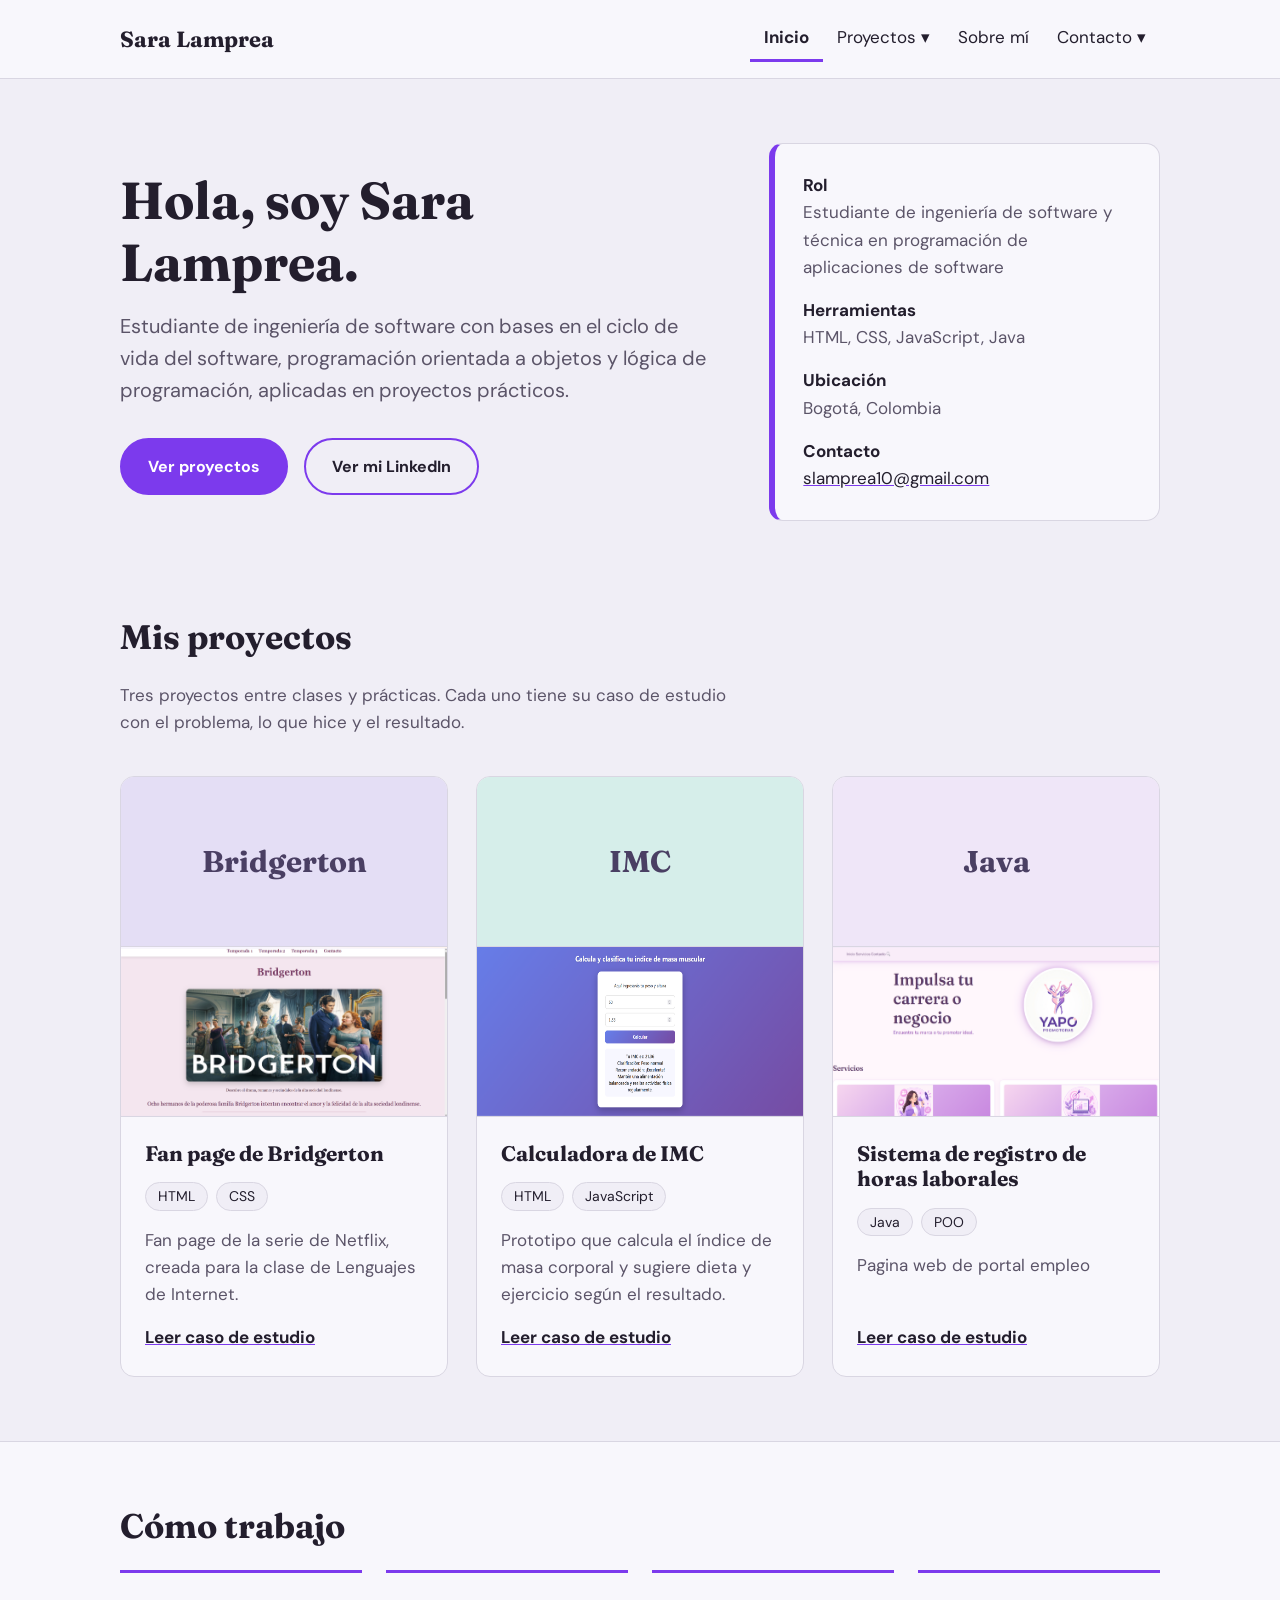
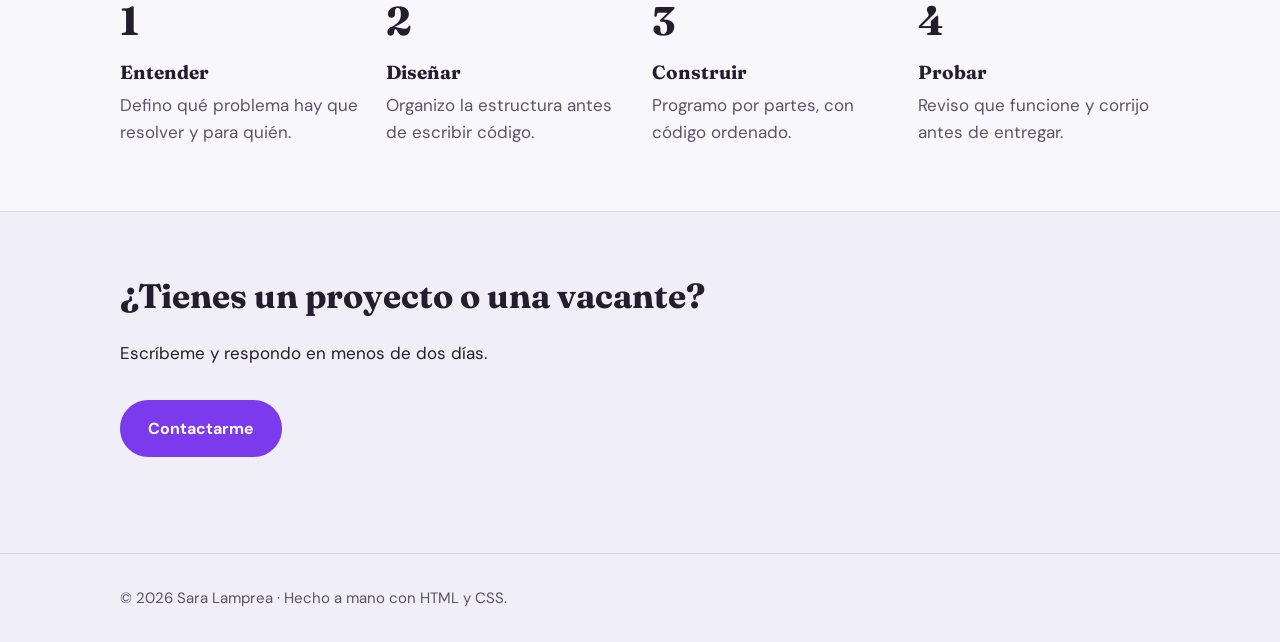
==== index.html @ 0a63c3ee "Add files via upload" ====
<!DOCTYPE html>
<html lang="es">
<head>
  <meta charset="UTF-8">
  <meta name="viewport" content="width=device-width, initial-scale=1">
  <title>Sara Lamprea | Portafolio</title>
  <meta name="description" content="Sara Lamprea, estudiante de ingeniería de software. Proyectos en HTML, CSS, JavaScript y Java.">
  <link rel="preconnect" href="https://fonts.googleapis.com">
  <link rel="preconnect" href="https://fonts.gstatic.com" crossorigin>
  <link href="https://fonts.googleapis.com/css2?family=DM+Sans:wght@400;500;700&family=Fraunces:opsz,wght@9..144,600;9..144,700&display=swap" rel="stylesheet">
  <link rel="stylesheet" href="style.css">
</head>
<body>
  <a class="skip" href="#contenido">Saltar al contenido</a>
  <header class="site-header">
    <div class="wrap header-inner">
      <a class="brand" href="index.html">Sara Lamprea</a>
      <nav aria-label="Principal">
        <ul class="nav">
          <li><a href="index.html" aria-current="page">Inicio</a></li>
          <li>
            <details>
              <summary>Proyectos</summary>
              <ul class="submenu">
                <li><a href="proyectos.html">Ver todos los proyectos</a></li>
                <li><a href="proyectos.html#proyecto-1">Fan page de Bridgerton</a></li>
                <li><a href="proyectos.html#proyecto-2">Calculadora de IMC</a></li>
                <li><a href="proyectos.html#proyecto-3">Registro de horas laborales</a></li>
              </ul>
            </details>
          </li>
          <li><a href="sobre-mi.html">Sobre mí</a></li>
          <li>
            <details>
              <summary>Contacto</summary>
              <ul class="submenu">
                <li><a href="contacto.html">Formulario de contacto</a></li>
                <li><a href="mailto:slamprea10@gmail.com">slamprea10@gmail.com</a></li>
                <li><a href="https://www.linkedin.com/in/sara-lamprea-904a59392/" target="_blank" rel="noopener">LinkedIn (nueva pestaña)</a></li>
                <li><a href="https://github.com/slamprea" target="_blank" rel="noopener">GitHub (nueva pestaña)</a></li>
              </ul>
            </details>
          </li>
        </ul>
      </nav>
    </div>
  </header>

  <main id="contenido">
    <div class="wrap hero">
      <div>
        <h1>Hola, soy Sara Lamprea.</h1>
        <p class="lead">Estudiante de ingeniería de software con bases en el ciclo de vida del software, programación orientada a objetos y lógica de programación, aplicadas en proyectos prácticos.</p>
        <div class="btn-row">
          <a class="btn btn-primary" href="proyectos.html">Ver proyectos</a>
          <a class="btn btn-ghost" href="https://www.linkedin.com/in/sara-lamprea-904a59392/" target="_blank" rel="noopener">Ver mi LinkedIn</a>
        </div>
      </div>
      <aside class="ficha" aria-label="Resumen rápido">
        <dl>
          <dt>Rol</dt>
          <dd>Estudiante de ingeniería de software y técnica en programación de aplicaciones de software</dd>
          <dt>Herramientas</dt>
          <dd>HTML, CSS, JavaScript, Java</dd>
          <dt>Ubicación</dt>
          <dd>Bogotá, Colombia</dd>
          <dt>Contacto</dt>
          <dd><a href="mailto:slamprea10@gmail.com">slamprea10@gmail.com</a></dd>
        </dl>
      </aside>
    </div>

    <section class="section" id="proyectos" aria-labelledby="destacados">
      <div class="wrap">
        <h2 id="destacados">Mis proyectos</h2>
        <p class="section-intro">Tres proyectos entre clases y prácticas. Cada uno tiene su caso de estudio con el problema, lo que hice y el resultado.</p>
        <div class="grid">
          <article class="card">
            
            <div class="thumb" role="img" aria-label="Vista previa: Fan page de Bridgerton">Bridgerton</div>
            <img src="img/bridgerton.png" alt="bridgerton" class="thumb">

            <div class="card-body">
              <h3>Fan page de Bridgerton</h3>
              <ul class="tags"><li>HTML</li><li>CSS</li></ul>
              <p>Fan page de la serie de Netflix, creada para la clase de Lenguajes de Internet.</p>
              <a class="card-link" href="proyectos.html#proyecto-1">Leer caso de estudio</a>
            </div>
          </article>
          <article class="card">
            <div class="thumb thumb-2" role="img" aria-label="Vista previa: Calculadora de IMC">IMC</div>
            <img src="img/imc.png" alt="imc" class="thumb thumb-2">

            <div class="card-body">
              <h3>Calculadora de IMC</h3>
              <ul class="tags"><li>HTML</li><li>JavaScript</li></ul>
              <p>Prototipo que calcula el índice de masa corporal y sugiere dieta y ejercicio según el resultado.</p>
              <a class="card-link" href="proyectos.html#proyecto-2">Leer caso de estudio</a>
            </div>
          </article>
          <article class="card">
            <div class="thumb thumb-3" role="img" aria-label="Vista previa: Sistema de registro de horas laborales">Java</div>
            <img src="img/yapo.png" alt="yapo" class="thumb thumb-3">

            <div class="card-body">
              <h3>Sistema de registro de horas laborales</h3>
              <ul class="tags"><li>Java</li><li>POO</li></ul>
              <p>Pagina web de portal empleo</p>
              <a class="card-link" href="proyectos.html#proyecto-3">Leer caso de estudio</a>

            </div>
          </article>
        </div>
      </div>
    </section>

    <section class="section section-alt" aria-labelledby="como">
      <div class="wrap">
        <h2 id="como">Cómo trabajo</h2>
        <ol class="process">
          <li><span class="num">1</span><h3>Entender</h3><p>Defino qué problema hay que resolver y para quién.</p></li>
          <li><span class="num">2</span><h3>Diseñar</h3><p>Organizo la estructura antes de escribir código.</p></li>
          <li><span class="num">3</span><h3>Construir</h3><p>Programo por partes, con código ordenado.</p></li>
          <li><span class="num">4</span><h3>Probar</h3><p>Reviso que funcione y corrijo antes de entregar.</p></li>
        </ol>
      </div>
    </section>

    <section class="section" aria-labelledby="cta">
      <div class="wrap">
        <h2 id="cta">¿Tienes un proyecto o una vacante?</h2>
        <p>Escríbeme y respondo en menos de dos días.</p>
        <div class="btn-row"><a class="btn btn-primary" href="contacto.html">Contactarme</a></div>
      </div>
    </section>
  </main>

  <footer class="site-footer">
    <div class="wrap">© 2026 Sara Lamprea · Hecho a mano con HTML y CSS.</div>
  </footer>
</body>
</html>
---- style.css ----
* { box-sizing: border-box; }

body {
  margin: 0;
  background: #F0EEF6;
  color: #231E2D;
  font-family: "DM Sans", Arial, sans-serif;
  font-size: 17px;
  line-height: 1.6;
}

h1, h2, h3 { font-family: "Fraunces", Georgia, serif; line-height: 1.2; margin: 0 0 16px 0; }
h1 { font-size: 52px; }
h2 { font-size: 34px; }
h3 { font-size: 21px; }

p { margin: 0 0 16px 0; max-width: 620px; }
a { color: #231E2D; text-decoration: underline; text-decoration-color: #7C3AED; transition: all 0.3s ease; }
a:hover { text-decoration-color: #0F766E; }
a:focus, button:focus, input:focus, textarea:focus, summary:focus { outline: 3px solid #0F766E; }

.wrap { max-width: 1080px; margin: 0 auto; padding: 0 20px; }
.skip { position: absolute; left: -999px; top: 8px; background: #7C3AED; color: #fff; padding: 8px 16px; }
.skip:focus { left: 8px; }


/*  menú superior de navegación */
.site-header { background: #F8F7FC; border-bottom: 1px solid #D9D6E2; }
.header-inner { display: flex; flex-wrap: wrap; align-items: center; justify-content: space-between; padding-top: 16px; padding-bottom: 16px; }
.brand { font-family: "Fraunces", Georgia, serif; font-weight: bold; font-size: 22px; text-decoration: none; }

.nav { display: flex; flex-wrap: wrap; list-style: none; margin: 0; padding: 0; }
.nav a { display: block; padding: 8px 14px; text-decoration: none; border-bottom: 3px solid transparent; }
.nav a:hover { border-bottom-color: #0F766E; }
.nav a[aria-current="page"] { border-bottom-color: #7C3AED; font-weight: bold; }

.crumbs { color: #5B5468; font-size: 15px; margin-bottom: 24px; }

.nav details { position: relative; }
.nav summary { list-style: none; cursor: pointer; padding: 8px 14px; border-bottom: 3px solid transparent; transition: all 0.3s ease; }
.nav summary::-webkit-details-marker { display: none; }
.nav summary::after { content: " ▾"; }
.nav summary:hover { border-bottom-color: #0F766E; }
.nav summary[aria-current="page"] { border-bottom-color: #7C3AED; font-weight: bold; }

.submenu { position: absolute; top: 100%; left: 0; z-index: 10; width: 260px; list-style: none; margin: 6px 0 0 0; padding: 8px; background: #F8F7FC; border: 1px solid #D9D6E2; border-radius: 14px; box-shadow: 0 10px 25px rgba(139, 92, 246, 0.2); }
.nav li:last-child .submenu { left: auto; right: 0; }
.submenu a { border-bottom: none; border-radius: 8px; padding: 10px 12px; }
.submenu a:hover { background: #0F766E; color: #fff; }


/*  botones generales */
.section { padding-top: 64px; padding-bottom: 64px; }
.section-intro { color: #5B5468; margin-bottom: 40px; }
.page-head { padding-top: 56px; padding-bottom: 16px; }

.btn { display: inline-block; padding: 14px 26px; border: 2px solid #7C3AED; border-radius: 30px; font-family: "DM Sans", Arial, sans-serif; font-size: 16px; font-weight: bold; text-decoration: none; cursor: pointer; transition: all 0.3s ease; }
.btn-primary { background: #7C3AED; color: #fff; }
.btn-primary:hover { background: #0F766E; border-color: #0F766E; transform: translateY(-4px); box-shadow: 0 8px 20px rgba(13, 148, 136, 0.3); }
.btn-ghost { background: transparent; color: #231E2D; }
.btn-ghost:hover { border-color: #0F766E; background: #F8F7FC; transform: translateY(-4px); box-shadow: 0 8px 20px rgba(35, 30, 45, 0.1); }
.btn-row { display: flex; flex-wrap: wrap; gap: 16px; margin-top: 32px; }



.lead { font-size: 20px; color: #5B5468; }

.ficha { background: #F8F7FC; border: 1px solid #D9D6E2; border-left: 6px solid #7C3AED; border-radius: 14px; padding: 28px; }
.ficha dl { margin: 0; }
.ficha dt { font-weight: bold; margin-top: 16px; }
.ficha dt:first-child { margin-top: 0; }
.ficha dd { margin: 0; color: #5B5468; }


/*  tarjetas de proyectos */
.grid { display: flex; flex-wrap: wrap; gap: 28px; }

.card { flex: 1 1 290px; display: flex; flex-direction: column; background: #F8F7FC; border: 1px solid #D9D6E2; border-radius: 14px; overflow: hidden; transition: all 0.3s ease; }
.card:hover { transform: translateY(-4px); border-color: #0F766E; box-shadow: 0 12px 28px rgba(139, 92, 246, 0.25); }
.card-body { display: flex; flex-direction: column; flex: 1; padding: 24px; }
.card-body p { color: #5B5468; }
.card-link { margin-top: auto; font-weight: bold; }

.thumb { height: 170px; line-height: 170px; text-align: center; font-size: 30px; font-family: "Fraunces", Georgia, serif; font-weight: bold; color: #4A3F63; background: #E4DEF5; border-bottom: 1px solid #D9D6E2; }
.thumb-2 { background: #D6EEEA; }
.thumb-3 { background: #EFE6F8; }

.tags { display: flex; flex-wrap: wrap; gap: 8px; list-style: none; padding: 0; margin: 0 0 16px 0; }
.tags li { border: 1px solid #D9D6E2; border-radius: 20px; padding: 2px 12px; font-size: 14px; background: #F0EEF6; }


/* Secciones de procesos, biografía y formulario de contacto */
.process { display: flex; flex-wrap: wrap; gap: 24px; list-style: none; padding: 0; margin: 0; }
.process li { flex: 1 1 200px; border-top: 3px solid #7C3AED; padding-top: 16px; transition: all 0.3s ease; }
.process li:hover { border-top-color: #0F766E; transform: translateY(-4px); }
.process p { color: #5B5468; }
.num { display: block; font-family: "Fraunces", Georgia, serif; font-size: 40px; font-weight: bold; margin-bottom: 8px; }

.two-col { display: flex; align-items: flex-start; gap: 48px; }
.two-col > :first-child { flex: 1; }  
.two-col > :last-child { flex: 2; }   

.portrait { height: 340px; display: flex; align-items: center; justify-content: center; background: #E4DEF5; border: 1px solid #D9D6E2; border-radius: 14px; font-family: "Fraunces", Georgia, serif; font-size: 64px; font-weight: bold; }
.portrait img { width: 100%; height: 100%; object-fit: cover; border-radius: 14px; }

.skills { list-style: none; padding: 0; margin: 0 0 32px 0; }
.skills li { padding: 10px 0; border-bottom: 1px solid #D9D6E2; }

.quote { border-left: 6px solid #7C3AED; padding-left: 20px; margin: 32px 0; max-width: 450px; font-family: "Fraunces", Georgia, serif; font-size: 22px; line-height: 1.4; }

.form { background: #F8F7FC; border: 1px solid #D9D6E2; border-radius: 14px; padding: 32px; }
.form label { display: block; font-weight: bold; margin-bottom: 6px; }
.form input, .form textarea { display: block; width: 100%; padding: 12px 16px; margin-bottom: 20px; border: 1px solid #D9D6E2; border-radius: 10px; background: #fff; color: #231E2D; font-family: "DM Sans", Arial, sans-serif; font-size: 16px; transition: all 0.3s ease; }
.form input:focus, .form textarea:focus { border-color: #7C3AED; outline: none; box-shadow: 0 0 0 3px rgba(139, 92, 246, 0.25); }
.form textarea { height: 150px; }

.contact-list { list-style: none; padding: 0; margin: 0; }
.contact-list li { padding: 12px 0; border-bottom: 1px solid #D9D6E2; }


/* Pie  */
.site-footer { border-top: 1px solid #D9D6E2; padding-top: 32px; padding-bottom: 32px; margin-top: 32px; color: #5B5468; font-size: 15px; }



/* ---- Mejoras entrega 2 ---- */
.hero { display: flex; flex-wrap: wrap; align-items: center; gap: 48px; padding-top: 64px; padding-bottom: 32px; }
.hero > div { flex: 2 1 380px; }
.hero > aside { flex: 1 1 280px; }
.page-head h1 { font-size: 44px; }
.section h2 { margin-bottom: 24px; }
.section-alt { background: #F8F7FC; border-top: 1px solid #D9D6E2; border-bottom: 1px solid #D9D6E2; }
.process p { margin: 0; }
.process h3 { font-size: 19px; margin-bottom: 8px; }

/* Casos de estudio (página Proyectos) */
.case { display: flex; flex-wrap: wrap; gap: 40px; padding: 40px 0; border-top: 1px solid #D9D6E2; scroll-margin-top: 16px; }
.case:first-of-type { border-top: none; }
.case-side { flex: 1 1 260px; }
.case-side .thumb { border: 1px solid #D9D6E2; border-radius: 14px; }
.case-main { flex: 2 1 400px; }
.case-main dl { margin: 0 0 24px 0; }
.case-main dt { font-weight: bold; margin-top: 16px; }
.case-main dd { margin: 0; color: #5B5468; max-width: 620px; }
.case-main .btn-row { margin-top: 24px; }

/* Sobre mí */
.skill-groups { display: flex; flex-wrap: wrap; gap: 28px; margin-bottom: 32px; }
.skill-groups > div { flex: 1 1 200px; }
.skill-groups h3 { font-size: 19px; }
.skill-groups .skills { margin: 0; }

.form-note { color: #5B5468; font-size: 15px; margin: 16px 0 0 0; }
a:focus-visible, button:focus-visible, summary:focus-visible { outline: 3px solid #0F766E; outline-offset: 2px; }

@media (max-width: 760px) {
  body { font-size: 16px; }
  h1, .page-head h1 { font-size: 34px; }
  h2 { font-size: 27px; }
  .hero { padding-top: 40px; gap: 32px; }
  .two-col { flex-direction: column; gap: 32px; }
  .two-col > :first-child, .two-col > :last-child { flex: none; width: 100%; }
  .portrait { height: 240px; }
  .header-inner { gap: 8px; }
  .nav { width: 100%; }
  .submenu { width: 230px; }
  .case { gap: 24px; }
}
@media (prefers-reduced-motion: reduce) {
  * { transition: none !important; }
  .card:hover, .btn:hover, .process li:hover { transform: none; }
}
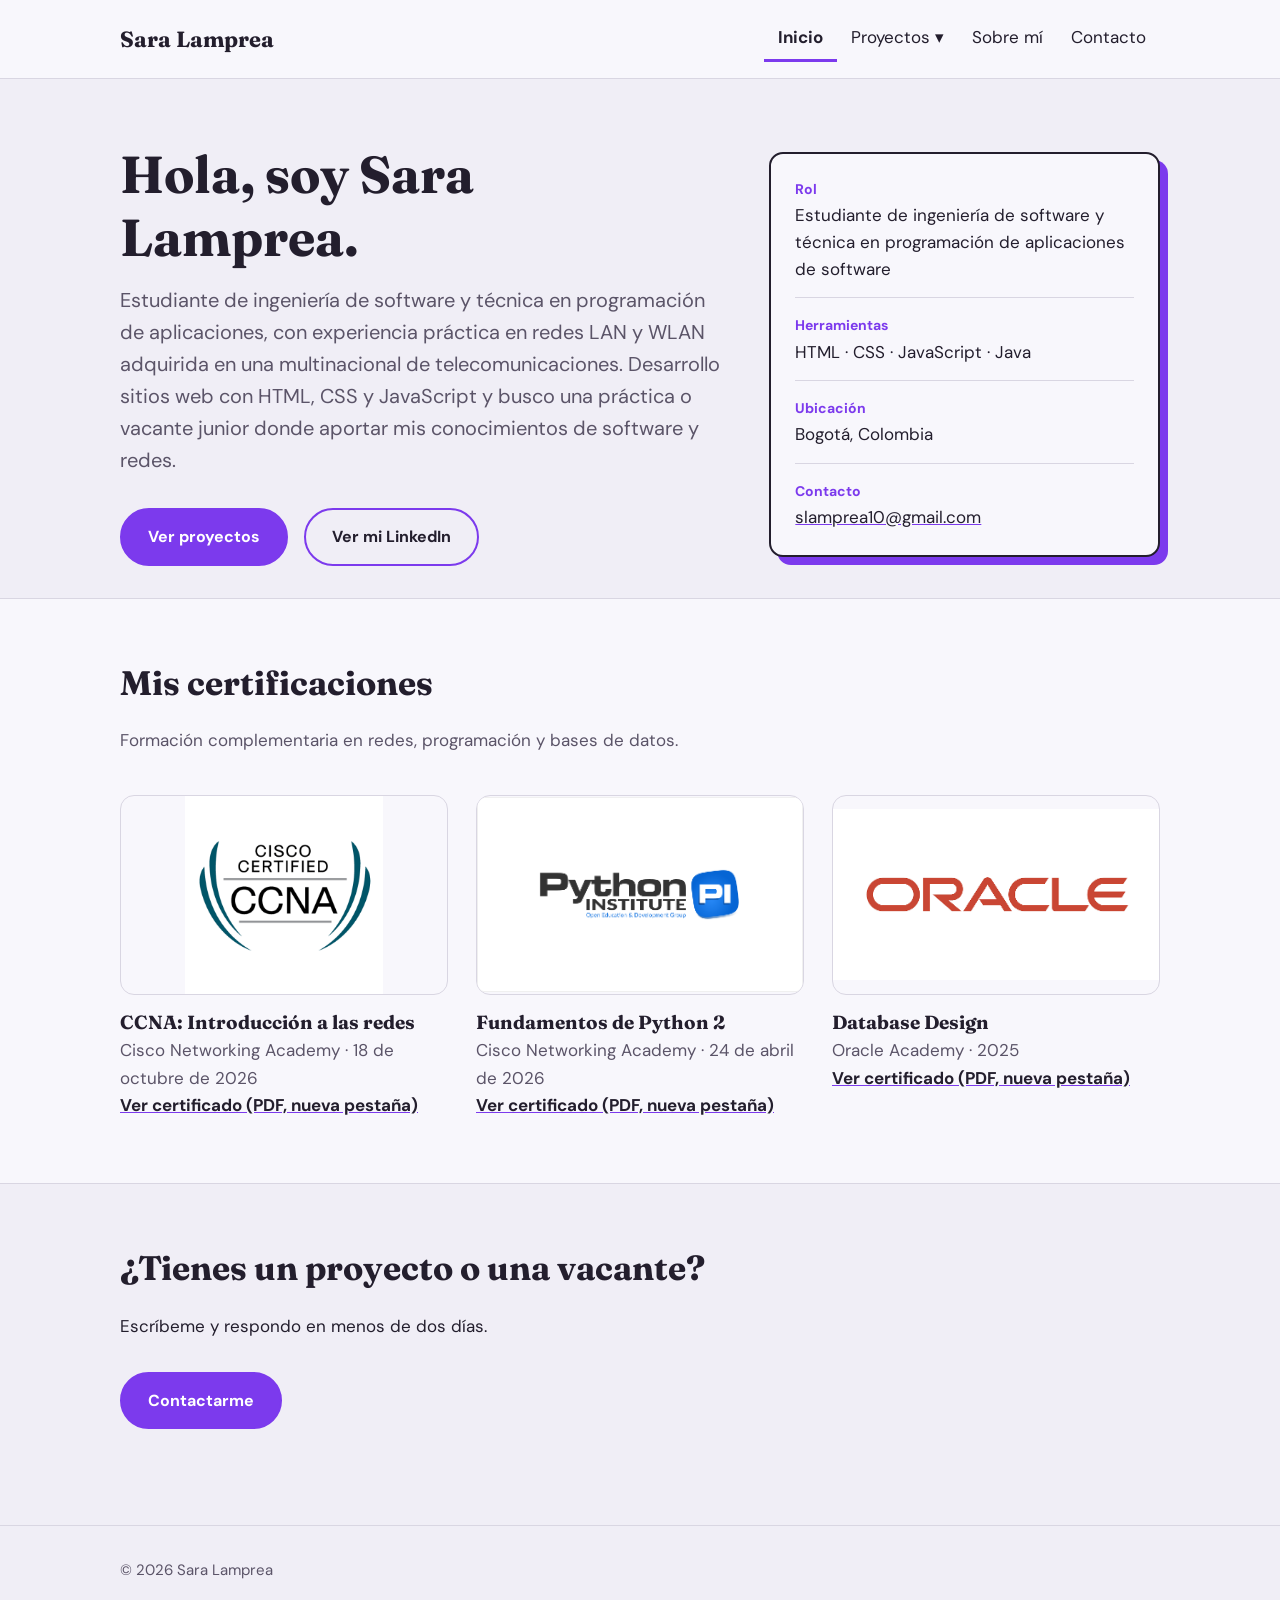
==== commit fd4073d8: "Add files via upload" ====
--- a/index.html
+++ b/index.html
@@ -4,7 +4,7 @@
   <meta charset="UTF-8">
   <meta name="viewport" content="width=device-width, initial-scale=1">
   <title>Sara Lamprea | Portafolio</title>
-  <meta name="description" content="Sara Lamprea, estudiante de ingeniería de software. Proyectos en HTML, CSS, JavaScript y Java.">
+  <meta name="description" content="Sara Lamprea, estudiante de ingeniería de software con experiencia práctica en redes LAN y WLAN. Proyectos web, certificaciones y perfil profesional.">
   <link rel="preconnect" href="https://fonts.googleapis.com">
   <link rel="preconnect" href="https://fonts.gstatic.com" crossorigin>
   <link href="https://fonts.googleapis.com/css2?family=DM+Sans:wght@400;500;700&family=Fraunces:opsz,wght@9..144,600;9..144,700&display=swap" rel="stylesheet">
@@ -25,22 +25,12 @@
                 <li><a href="proyectos.html">Ver todos los proyectos</a></li>
                 <li><a href="proyectos.html#proyecto-1">Fan page de Bridgerton</a></li>
                 <li><a href="proyectos.html#proyecto-2">Calculadora de IMC</a></li>
-                <li><a href="proyectos.html#proyecto-3">Registro de horas laborales</a></li>
+                <li><a href="proyectos.html#proyecto-3">Portal de empleo</a></li>
               </ul>
             </details>
           </li>
           <li><a href="sobre-mi.html">Sobre mí</a></li>
-          <li>
-            <details>
-              <summary>Contacto</summary>
-              <ul class="submenu">
-                <li><a href="contacto.html">Formulario de contacto</a></li>
-                <li><a href="mailto:slamprea10@gmail.com">slamprea10@gmail.com</a></li>
-                <li><a href="https://www.linkedin.com/in/sara-lamprea-904a59392/" target="_blank" rel="noopener">LinkedIn (nueva pestaña)</a></li>
-                <li><a href="https://github.com/slamprea" target="_blank" rel="noopener">GitHub (nueva pestaña)</a></li>
-              </ul>
-            </details>
-          </li>
+          <li><a href="contacto.html">Contacto</a></li>
         </ul>
       </nav>
     </div>
@@ -50,7 +40,7 @@
     <div class="wrap hero">
       <div>
         <h1>Hola, soy Sara Lamprea.</h1>
-        <p class="lead">Estudiante de ingeniería de software con bases en el ciclo de vida del software, programación orientada a objetos y lógica de programación, aplicadas en proyectos prácticos.</p>
+        <p class="lead">Estudiante de ingeniería de software y técnica en programación de aplicaciones, con experiencia práctica en redes LAN y WLAN adquirida en una multinacional de telecomunicaciones. Desarrollo sitios web con HTML, CSS y JavaScript y busco una práctica o vacante junior donde aportar mis conocimientos de software y redes.</p>
         <div class="btn-row">
           <a class="btn btn-primary" href="proyectos.html">Ver proyectos</a>
           <a class="btn btn-ghost" href="https://www.linkedin.com/in/sara-lamprea-904a59392/" target="_blank" rel="noopener">Ver mi LinkedIn</a>
@@ -61,7 +51,7 @@
           <dt>Rol</dt>
           <dd>Estudiante de ingeniería de software y técnica en programación de aplicaciones de software</dd>
           <dt>Herramientas</dt>
-          <dd>HTML, CSS, JavaScript, Java</dd>
+          <dd>HTML · CSS · JavaScript · Java</dd>
           <dt>Ubicación</dt>
           <dd>Bogotá, Colombia</dd>
           <dt>Contacto</dt>
@@ -70,59 +60,31 @@
       </aside>
     </div>
 
-    <section class="section" id="proyectos" aria-labelledby="destacados">
+    <section class="section section-alt" id="certificaciones" aria-labelledby="certs">
       <div class="wrap">
-        <h2 id="destacados">Mis proyectos</h2>
-        <p class="section-intro">Tres proyectos entre clases y prácticas. Cada uno tiene su caso de estudio con el problema, lo que hice y el resultado.</p>
-        <div class="grid">
-          <article class="card">
-            
-            <div class="thumb" role="img" aria-label="Vista previa: Fan page de Bridgerton">Bridgerton</div>
-            <img src="img/bridgerton.png" alt="bridgerton" class="thumb">
+        <h2 id="certs">Mis certificaciones</h2>
+        <p class="section-intro">Formación complementaria en redes, programación y bases de datos.</p>
 
-            <div class="card-body">
-              <h3>Fan page de Bridgerton</h3>
-              <ul class="tags"><li>HTML</li><li>CSS</li></ul>
-              <p>Fan page de la serie de Netflix, creada para la clase de Lenguajes de Internet.</p>
-              <a class="card-link" href="proyectos.html#proyecto-1">Leer caso de estudio</a>
-            </div>
+        <div class="grid cert-grid">
+          <article class="cert">
+            <img src="img/CCNA.png" alt="Certificado CCNA: Introducción a las redes" class="cert-img">
+            <h3>CCNA: Introducción a las redes</h3>
+            <p>Cisco Networking Academy · 18 de octubre de 2026</p>
+            <a class="card-link" href="certificaciones/CCNA.pdf" target="_blank" rel="noopener">Ver certificado (PDF, nueva pestaña)</a>
           </article>
-          <article class="card">
-            <div class="thumb thumb-2" role="img" aria-label="Vista previa: Calculadora de IMC">IMC</div>
-            <img src="img/imc.png" alt="imc" class="thumb thumb-2">
-
-            <div class="card-body">
-              <h3>Calculadora de IMC</h3>
-              <ul class="tags"><li>HTML</li><li>JavaScript</li></ul>
-              <p>Prototipo que calcula el índice de masa corporal y sugiere dieta y ejercicio según el resultado.</p>
-              <a class="card-link" href="proyectos.html#proyecto-2">Leer caso de estudio</a>
-            </div>
+          <article class="cert">
+            <img src="img/phyton.png" alt="Certificado Fundamentos de Python 2" class="cert-img">
+            <h3>Fundamentos de Python 2</h3>
+            <p>Cisco Networking Academy · 24 de abril de 2026</p>
+            <a class="card-link" href="certificaciones/phyton-2.pdf" target="_blank" rel="noopener">Ver certificado (PDF, nueva pestaña)</a>
           </article>
-          <article class="card">
-            <div class="thumb thumb-3" role="img" aria-label="Vista previa: Sistema de registro de horas laborales">Java</div>
-            <img src="img/yapo.png" alt="yapo" class="thumb thumb-3">
-
-            <div class="card-body">
-              <h3>Sistema de registro de horas laborales</h3>
-              <ul class="tags"><li>Java</li><li>POO</li></ul>
-              <p>Pagina web de portal empleo</p>
-              <a class="card-link" href="proyectos.html#proyecto-3">Leer caso de estudio</a>
-
-            </div>
+          <article class="cert">
+            <img src="img/oracle.png" alt="Certificado Database Design" class="cert-img">
+            <h3>Database Design</h3>
+            <p>Oracle Academy · 2025</p>
+            <a class="card-link" href="certificaciones/databse.pdf" target="_blank" rel="noopener">Ver certificado (PDF, nueva pestaña)</a>
           </article>
         </div>
-      </div>
-    </section>
-
-    <section class="section section-alt" aria-labelledby="como">
-      <div class="wrap">
-        <h2 id="como">Cómo trabajo</h2>
-        <ol class="process">
-          <li><span class="num">1</span><h3>Entender</h3><p>Defino qué problema hay que resolver y para quién.</p></li>
-          <li><span class="num">2</span><h3>Diseñar</h3><p>Organizo la estructura antes de escribir código.</p></li>
-          <li><span class="num">3</span><h3>Construir</h3><p>Programo por partes, con código ordenado.</p></li>
-          <li><span class="num">4</span><h3>Probar</h3><p>Reviso que funcione y corrijo antes de entregar.</p></li>
-        </ol>
       </div>
     </section>
 
@@ -136,7 +98,7 @@
   </main>
 
   <footer class="site-footer">
-    <div class="wrap">© 2026 Sara Lamprea · Hecho a mano con HTML y CSS.</div>
+    <div class="wrap">© 2026 Sara Lamprea </div>
   </footer>
 </body>
 </html>
--- a/style.css
+++ b/style.css
@@ -66,11 +66,22 @@
 
 .lead { font-size: 20px; color: #5B5468; }
 
-.ficha { background: #F8F7FC; border: 1px solid #D9D6E2; border-left: 6px solid #7C3AED; border-radius: 14px; padding: 28px; }
+/* Tarjeta de resumen (inicio) */
+.ficha { background: #F8F7FC; border: 2px solid #231E2D; border-radius: 14px; padding: 8px 24px 24px 24px; box-shadow: 8px 8px 0 #7C3AED; }
 .ficha dl { margin: 0; }
-.ficha dt { font-weight: bold; margin-top: 16px; }
-.ficha dt:first-child { margin-top: 0; }
-.ficha dd { margin: 0; color: #5B5468; }
+.ficha dt { font-size: 14px; font-weight: bold; color: #7C3AED; margin: 16px 0 2px 0; }
+.ficha dd { margin: 0; padding-bottom: 14px; border-bottom: 1px solid #D9D6E2; color: #231E2D; }
+.ficha dd:last-child { border-bottom: none; padding-bottom: 0; }
+
+/* Certificaciones */
+.cert-grid { gap: 28px; }
+.cert { flex: 1 1 290px; }
+.cert h3 { font-size: 19px; margin: 16px 0 4px 0; }
+.cert p { color: #5B5468; margin: 0; }
+.cert-slot { display: flex; align-items: center; justify-content: center; height: 200px; border: 2px dashed #7C3AED; border-radius: 14px; background: #F0EEF6; color: #5B5468; text-align: center; padding: 16px; transition: all 0.3s ease; }
+.cert:hover .cert-slot { border-color: #0F766E; transform: translateY(-4px); }
+.cert-img { display: block; width: 100%; height: 200px; object-fit: contain; background: #F8F7FC; border: 1px solid #D9D6E2; border-radius: 14px; transition: all 0.3s ease; }
+.cert:hover .cert-img { border-color: #0F766E; transform: translateY(-4px); }
 
 
 /*  tarjetas de proyectos */
@@ -123,51 +134,83 @@
 .site-footer { border-top: 1px solid #D9D6E2; padding-top: 32px; padding-bottom: 32px; margin-top: 32px; color: #5B5468; font-size: 15px; }
 
 
-
-/* ---- Mejoras entrega 2 ---- */
-.hero { display: flex; flex-wrap: wrap; align-items: center; gap: 48px; padding-top: 64px; padding-bottom: 32px; }
-.hero > div { flex: 2 1 380px; }
-.hero > aside { flex: 1 1 280px; }
-.page-head h1 { font-size: 44px; }
-.section h2 { margin-bottom: 24px; }
-.section-alt { background: #F8F7FC; border-top: 1px solid #D9D6E2; border-bottom: 1px solid #D9D6E2; }
-.process p { margin: 0; }
-.process h3 { font-size: 19px; margin-bottom: 8px; }
-
-/* Casos de estudio (página Proyectos) */
-.case { display: flex; flex-wrap: wrap; gap: 40px; padding: 40px 0; border-top: 1px solid #D9D6E2; scroll-margin-top: 16px; }
-.case:first-of-type { border-top: none; }
-.case-side { flex: 1 1 260px; }
-.case-side .thumb { border: 1px solid #D9D6E2; border-radius: 14px; }
-.case-main { flex: 2 1 400px; }
-.case-main dl { margin: 0 0 24px 0; }
-.case-main dt { font-weight: bold; margin-top: 16px; }
-.case-main dd { margin: 0; color: #5B5468; max-width: 620px; }
-.case-main .btn-row { margin-top: 24px; }
-
-/* Sobre mí */
-.skill-groups { display: flex; flex-wrap: wrap; gap: 28px; margin-bottom: 32px; }
-.skill-groups > div { flex: 1 1 200px; }
-.skill-groups h3 { font-size: 19px; }
-.skill-groups .skills { margin: 0; }
-
-.form-note { color: #5B5468; font-size: 15px; margin: 16px 0 0 0; }
-a:focus-visible, button:focus-visible, summary:focus-visible { outline: 3px solid #0F766E; outline-offset: 2px; }
-
-@media (max-width: 760px) {
-  body { font-size: 16px; }
-  h1, .page-head h1 { font-size: 34px; }
-  h2 { font-size: 27px; }
-  .hero { padding-top: 40px; gap: 32px; }
-  .two-col { flex-direction: column; gap: 32px; }
-  .two-col > :first-child, .two-col > :last-child { flex: none; width: 100%; }
-  .portrait { height: 240px; }
-  .header-inner { gap: 8px; }
-  .nav { width: 100%; }
-  .submenu { width: 230px; }
-  .case { gap: 24px; }
-}
-@media (prefers-reduced-motion: reduce) {
-  * { transition: none !important; }
-  .card:hover, .btn:hover, .process li:hover { transform: none; }
-}
+
+.hero { display: flex; flex-wrap: wrap; align-items: center; gap: 48px; padding-top: 64px; padding-bottom: 32px; }
+.hero > div { flex: 2 1 380px; }
+.hero > aside { flex: 1 1 280px; }
+.page-head h1 { font-size: 44px; }
+.section h2 { margin-bottom: 24px; }
+.section-alt { background: #F8F7FC; border-top: 1px solid #D9D6E2; border-bottom: 1px solid #D9D6E2; }
+.process p { margin: 0; }
+.process h3 { font-size: 19px; margin-bottom: 8px; }
+
+.case { display: flex; flex-wrap: wrap; gap: 40px; padding: 40px 0; border-top: 1px solid #D9D6E2; scroll-margin-top: 16px; }
+.case:first-of-type { border-top: none; }
+.case-side { flex: 1 1 260px; }
+.case-side .thumb { border: 1px solid #D9D6E2; border-radius: 14px; }
+.case-main { flex: 2 1 400px; }
+.case-main dl { margin: 0 0 24px 0; }
+.case-main dt { font-weight: bold; margin-top: 16px; }
+.case-main dd { margin: 0; color: #5B5468; max-width: 620px; }
+.case-main .btn-row { margin-top: 24px; }
+
+/* Sobre mí */
+.skill-groups { display: flex; flex-wrap: wrap; gap: 28px; margin-bottom: 32px; }
+.skill-groups > div { flex: 1 1 200px; }
+.skill-groups h3 { font-size: 19px; }
+.skill-groups .skills { margin: 0; }
+
+.form-note { color: #5B5468; font-size: 15px; margin: 16px 0 0 0; }
+a:focus-visible, button:focus-visible, summary:focus-visible { outline: 3px solid #0F766E; outline-offset: 2px; }
+
+@media (max-width: 760px) {
+  body { font-size: 16px; }
+  h1, .page-head h1 { font-size: 34px; }
+  h2 { font-size: 27px; }
+  .hero { padding-top: 40px; gap: 32px; }
+  .two-col { flex-direction: column; gap: 32px; }
+  .two-col > :first-child, .two-col > :last-child { flex: none; width: 100%; }
+  .portrait { height: 240px; }
+  .header-inner { gap: 8px; }
+  .nav { width: 100%; }
+  .submenu { width: 230px; }
+  .case { gap: 24px; }
+}
+@media (prefers-reduced-motion: reduce) {
+  * { transition: none !important; }
+  .card:hover, .btn:hover, .process li:hover, .proj:hover, .cert:hover .cert-slot, .cert:hover .cert-img { transform: none; }
+}
+
+
+
+.proj-grid { display: grid; grid-template-columns: repeat(auto-fit, minmax(300px, 1fr)); gap: 28px; align-items: stretch; }
+.proj { display: flex; flex-direction: column; background: #F8F7FC; border: 1px solid #D9D6E2; border-radius: 14px; overflow: hidden; scroll-margin-top: 16px; transition: all 0.3s ease; }
+.proj:hover { transform: translateY(-4px); border-color: #0F766E; box-shadow: 0 12px 28px rgba(139, 92, 246, 0.25); }
+.proj-img { display: block; width: 100%; height: 190px; object-fit: cover; object-position: top; border-bottom: 1px solid #D9D6E2; }
+.proj-body { display: flex; flex-direction: column; flex: 1; padding: 24px; }
+.proj-body h2 { font-size: 24px; margin-bottom: 12px; }
+.proj-ctx { color: #5B5468; font-size: 16px; }
+.proj-dl { margin: 0 0 24px 0; }
+.proj-dl dt { font-weight: bold; font-size: 15px; margin-top: 12px; }
+.proj-dl dd { margin: 0; color: #5B5468; font-size: 15px; }
+.proj-actions { display: flex; flex-direction: column; gap: 12px; margin-top: auto; }
+.proj-actions .btn { text-align: center; }
+
+.toc { position: sticky; top: 16px; background: #F8F7FC; border: 1px solid #D9D6E2; border-radius: 14px; padding: 24px; }
+.toc h3 { font-size: 19px; }
+.toc ul { list-style: none; margin: 0 0 24px 0; padding: 0; }
+.toc li { padding: 8px 0; border-bottom: 1px solid #D9D6E2; }
+.toc li:last-child { border-bottom: none; }
+.toc .btn { display: block; text-align: center; }
+.about section { margin-bottom: 44px; }
+.about h2 { font-size: 28px; }
+.exp { border-left: 6px solid #7C3AED; padding-left: 20px; }
+.exp h3 { margin-bottom: 4px; }
+.exp-org { color: #5B5468; font-weight: bold; margin-bottom: 12px; }
+.exp ul, .why { margin: 0; padding-left: 20px; max-width: 620px; }
+.exp li, .why li { margin-bottom: 8px; }
+.why { margin-bottom: 24px; }
+
+@media (max-width: 760px) {
+  .toc { position: static; }
+}
